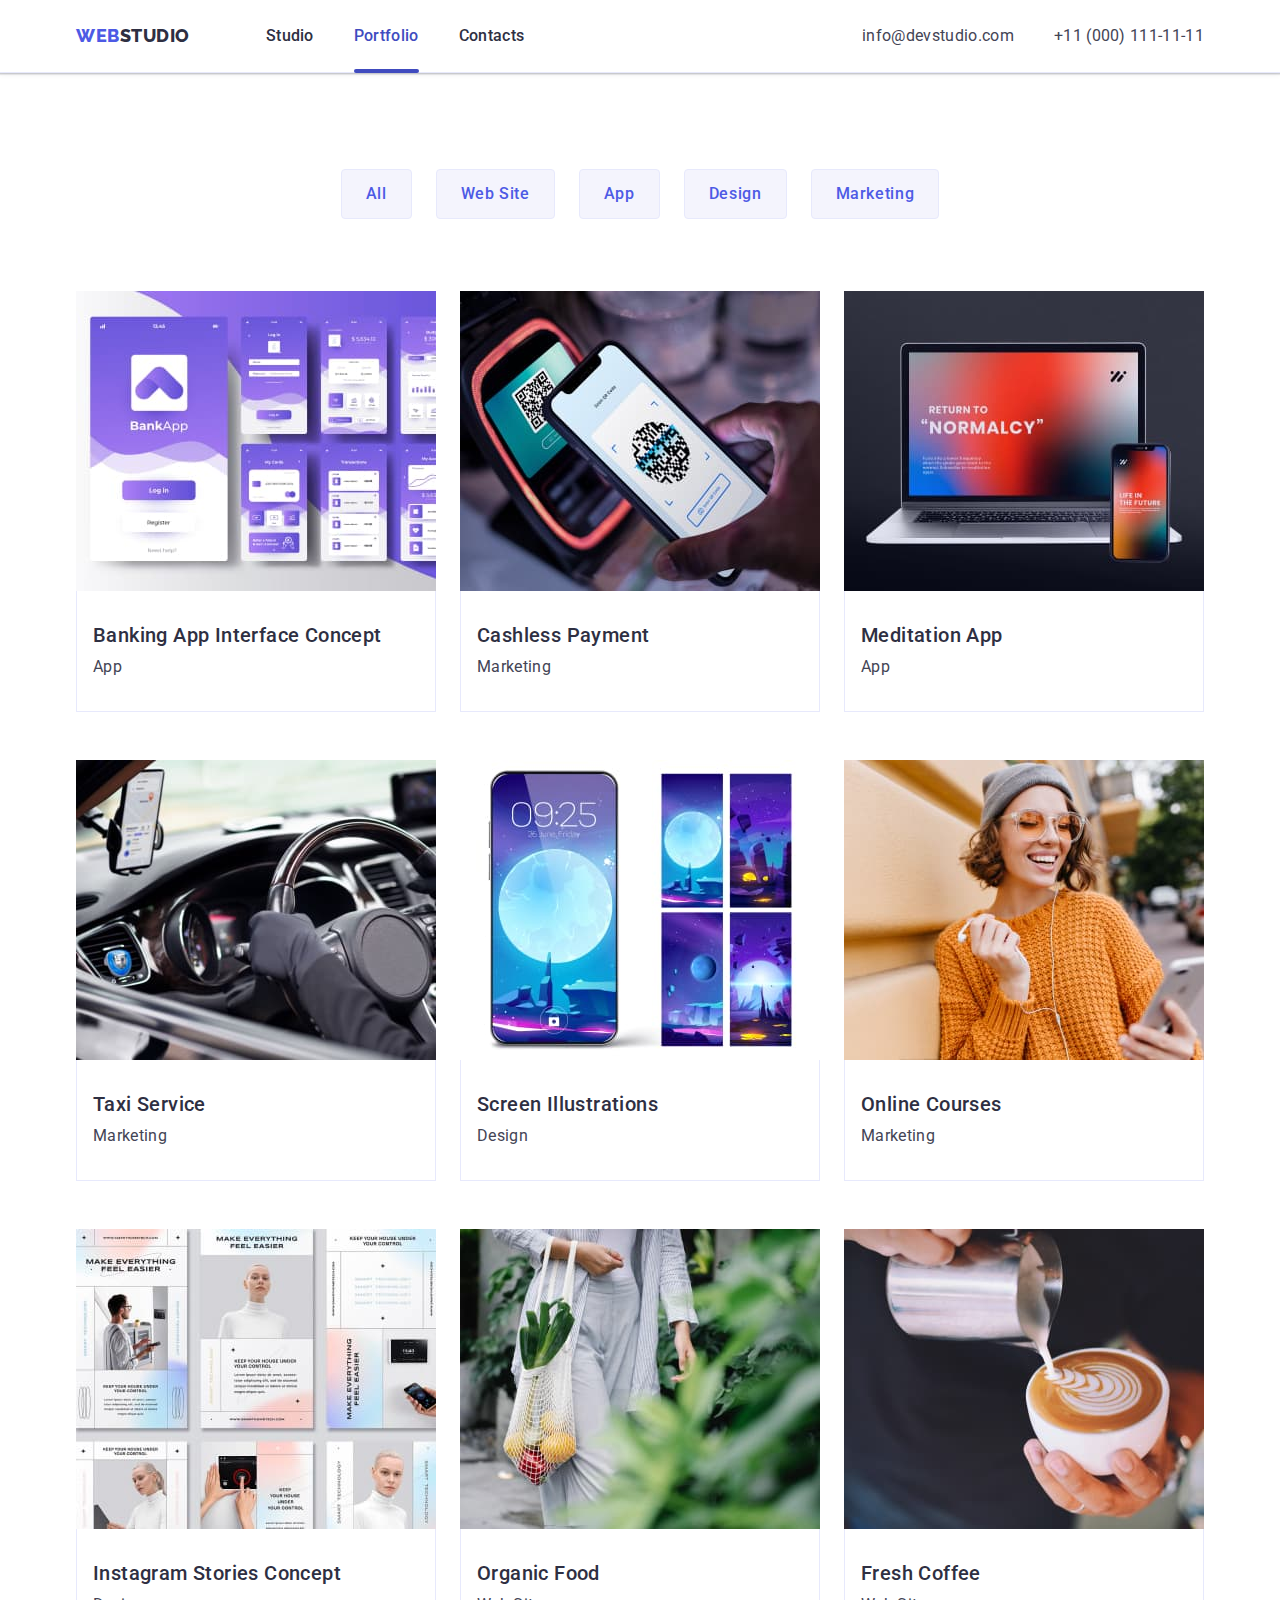
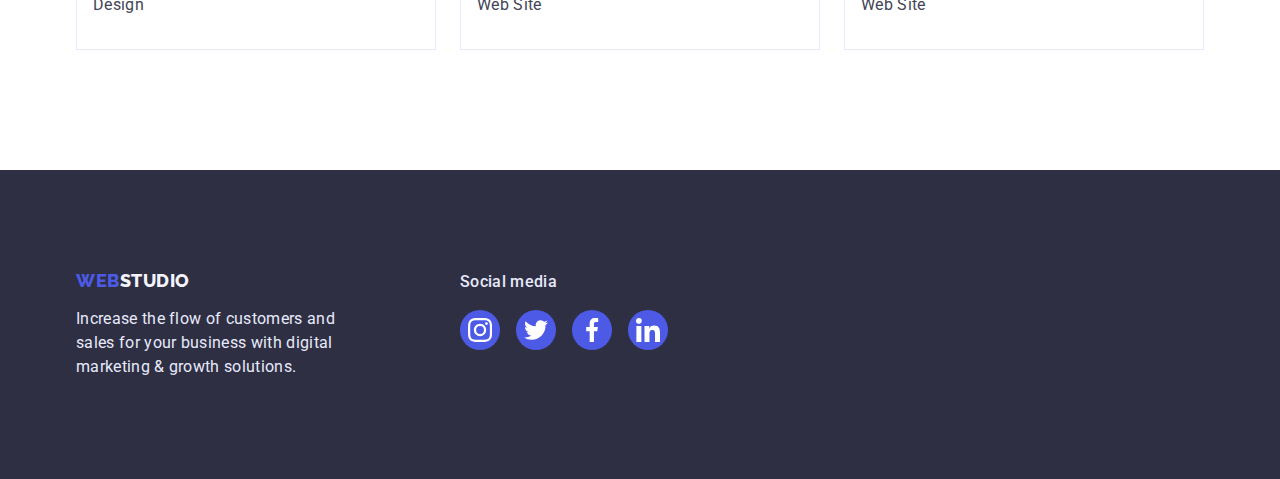
==== portfolio.html @ 597228fa "Initial commit" ====
<!DOCTYPE html>
<html lang="en">
  <head>
    <meta charset="UTF-8" />
    <meta http-equiv="X-UA-Compatible" content="IE=edge" />
    <meta name="viewport" content="width=device-width, initial-scale=1.0" />
    <title>Портфоліо</title>
    <link rel="preconnect" href="https://fonts.googleapis.com" />
    <link rel="preconnect" href="https://fonts.gstatic.com" crossorigin />
    <link
      href="https://fonts.googleapis.com/css2?family=Raleway:wght@800&family=Roboto:wght@400;500;700;900&display=swap"
      rel="stylesheet"
    />
    <link
      rel="stylesheet"
      href="https://cdnjs.cloudflare.com/ajax/libs/modern-normalize/1.1.0/modern-normalize.min.css"
    />
    <link rel="stylesheet" href="./css/styles.css" />
  </head>
  <body>
    <!------------------------------ Шапка ------------------------------->
    <header class="header shadow-port-head">
      <div class="container header-container">
        <nav class="nav">
          <a class="logo link">Web<span class="studio">Studio</span></a>

          <ul class="nav-menu list">
            <li class="nav-item">
              <a class="nav-link link" href="./index.html">Studio</a>
            </li>

            <li class="nav-item">
              <a class="nav-link current link" href="./portfolio.html"
                >Portfolio</a
              >
            </li>
            <li class="nav-item">
              <a class="nav-link link" href="">Contacts</a>
            </li>
          </ul>
        </nav>

        <address class="address">
          <ul class="address-list list">
            <li class="address-items">
              <a class="address-item link" href="mailto:info@devstudio.com"
                >info@devstudio.com</a
              >
            </li>
            <li class="address-items">
              <a class="address-item link" href="tel:+110001111111"
                >+11 (000) 111-11-11</a
              >
            </li>
          </ul>
        </address>
      </div>
    </header>
    <!----------------------------------Головна частина---------------------------------->
    <main>
      <section class="samples section">
        <div class="container">
          <h1 class="visually-hidden">our works</h1>
          <ul class="samples-bar list">
            <li class="samples-bar-list">
              <button type="button" class="bar-btn">All</button>
            </li>
            <li class="samples-bar-list">
              <button type="button" class="bar-btn">Web Site</button>
            </li>
            <li class="samples-bar-list">
              <button type="button" class="bar-btn">App</button>
            </li>
            <li class="samples-bar-list">
              <button type="button" class="bar-btn">Design</button>
            </li>
            <li class="samples-bar-list">
              <button type="button" class="bar-btn">Marketing</button>
            </li>
          </ul>
          <ul class="samples-pic list">
            <li class="samples-list">
              <a class="samples-lists link" href="">
                <div class="samples-tumb">
                  <img src="./images/img-port1.jpg" alt="app" width="360" />
                  <p class="samples-tumba-text">
                    14 Stylish and User-Friendly App Design Concepts · Task
                    Manager App · Calorie Tracker App · Exotic Fruit Ecommerce
                    App · Cloud Storage App
                  </p>
                </div>
                <div class="samples-pic-container">
                  <h2 class="samples-titel">Banking App Interface Concept</h2>
                  <p class="samples-text">App</p>
                </div>
              </a>
            </li>
            <li class="samples-list">
              <a class="samples-lists link" href="">
                <div class="samples-tumb">
                  <img
                    src="./images/img-port2.jpg"
                    alt="phone and pay"
                    width="360"
                  />
                  <p class="samples-tumba-text">
                    14 Stylish and User-Friendly App Design Concepts · Task
                    Manager App · Calorie Tracker App · Exotic Fruit Ecommerce
                    App · Cloud Storage App
                  </p>
                </div>
                <div class="samples-pic-container">
                  <h2 class="samples-titel">Cashless Payment</h2>
                  <p class="samples-text">Marketing</p>
                </div>
              </a>
            </li>
            <li class="samples-list">
              <a class="samples-lists link" href="">
                <div class="samples-tumb">
                  <img
                    src="./images/img-port3.jpg"
                    alt="laptop phone"
                    width="360"
                  />
                  <p class="samples-tumba-text">
                    14 Stylish and User-Friendly App Design Concepts · Task
                    Manager App · Calorie Tracker App · Exotic Fruit Ecommerce
                    App · Cloud Storage App
                  </p>
                </div>
                <div class="samples-pic-container">
                  <h2 class="samples-titel">Meditation App</h2>
                  <p class="samples-text">App</p>
                </div>
              </a>
            </li>
            <li class="samples-list">
              <a class="samples-lists link" href="">
                <div class="samples-tumb">
                  <img
                    src="./images/img-port4.jpg"
                    alt="navigation in the car"
                    width="360"
                  />
                  <p class="samples-tumba-text">
                    14 Stylish and User-Friendly App Design Concepts · Task
                    Manager App · Calorie Tracker App · Exotic Fruit Ecommerce
                    App · Cloud Storage App
                  </p>
                </div>
                <div class="samples-pic-container">
                  <h2 class="samples-titel">Taxi Service</h2>
                  <p class="samples-text">Marketing</p>
                </div>
              </a>
            </li>
            <li class="samples-list">
              <a class="samples-lists link" href="">
                <div class="samples-tumb">
                  <img
                    src="./images/img-port5.jpg"
                    alt="phone illustrations"
                    width="360"
                  />
                  <p class="samples-tumba-text">
                    14 Stylish and User-Friendly App Design Concepts · Task
                    Manager App · Calorie Tracker App · Exotic Fruit Ecommerce
                    App · Cloud Storage App
                  </p>
                </div>
                <div class="samples-pic-container">
                  <h2 class="samples-titel">Screen Illustrations</h2>
                  <p class="samples-text">Design</p>
                </div>
              </a>
            </li>
            <li class="samples-list">
              <a class="samples-lists link" href="">
                <div class="samples-tumb">
                  <img
                    src="./images/img-port6.jpg"
                    alt="smiling girl"
                    width="360"
                  />
                  <p class="samples-tumba-text">
                    14 Stylish and User-Friendly App Design Concepts · Task
                    Manager App · Calorie Tracker App · Exotic Fruit Ecommerce
                    App · Cloud Storage App
                  </p>
                </div>
                <div class="samples-pic-container">
                  <h2 class="samples-titel">Online Courses</h2>
                  <p class="samples-text">Marketing</p>
                </div>
              </a>
            </li>
            <li class="samples-list">
              <a class="samples-lists link" href="">
                <div class="samples-tumb">
                  <img
                    src="./images/img-port7.jpg"
                    alt="story layout"
                    width="360"
                  />
                  <p class="samples-tumba-text">
                    14 Stylish and User-Friendly App Design Concepts · Task
                    Manager App · Calorie Tracker App · Exotic Fruit Ecommerce
                    App · Cloud Storage App
                  </p>
                </div>
                <div class="samples-pic-container">
                  <h2 class="samples-titel">Instagram Stories Concept</h2>
                  <p class="samples-text">Design</p>
                </div>
              </a>
            </li>
            <li class="samples-list">
              <a class="samples-lists link" href="">
                <div class="samples-tumb">
                  <img
                    src="./images/img-port8.jpg"
                    alt="woman with vegetables"
                    width="360"
                  />
                  <p class="samples-tumba-text">
                    14 Stylish and User-Friendly App Design Concepts · Task
                    Manager App · Calorie Tracker App · Exotic Fruit Ecommerce
                    App · Cloud Storage App
                  </p>
                </div>
                <div class="samples-pic-container">
                  <h2 class="samples-titel">Organic Food</h2>
                  <p class="samples-text">Web Site</p>
                </div>
              </a>
            </li>
            <li class="samples-list">
              <a class="samples-lists link" href="">
                <div class="samples-tumb">
                  <img
                    src="./images/img-port9.jpg"
                    alt="makes a cappuccino"
                    width="360"
                  />
                  <p class="samples-tumba-text">
                    14 Stylish and User-Friendly App Design Concepts · Task
                    Manager App · Calorie Tracker App · Exotic Fruit Ecommerce
                    App · Cloud Storage App
                  </p>
                </div>
                <div class="samples-pic-container">
                  <h2 class="samples-titel">Fresh Coffee</h2>
                  <p class="samples-text">Web Site</p>
                </div>
              </a>
            </li>
          </ul>
        </div>
      </section>
    </main>
    <!----------------------------Підвал-------------------------------->
    <footer class="footer">
      <div class="container footer-container">
        <div class="footer-logo-container">
          <a class="footer-logo link"
            >Web<span class="footer-studio">Studio</span></a
          >
          <p class="footer-text">
            Increase the flow of customers and sales for your business with
            digital marketing & growth solutions.
          </p>
        </div>
        <div class="footer-soc-container">
          <h2 class="footer-soc-titel">Social media</h2>
          <ul class="footer-soc-list list">
            <li class="footer-soc-item">
              <a class="footer-soc-link" href="">
                <svg width="24" height="24" class="footer-soc-icon">
                  <use href="./images/icons2.svg#icon-instagram"></use>
                </svg>
              </a>
            </li>
            <li class="footer-soc-item">
              <a class="footer-soc-link" href="">
                <svg width="24" height="24" class="footer-soc-icon">
                  <use href="./images/icons2.svg#icon-twitter"></use>
                </svg>
              </a>
            </li>
            <li class="footer-soc-item">
              <a class="footer-soc-link" href="">
                <svg width="24" height="24" class="footer-soc-icon">
                  <use href="./images/icons2.svg#icon-facebook"></use>
                </svg>
              </a>
            </li>
            <li class="footer-soc-item">
              <a class="footer-soc-link" href="">
                <svg width="24" height="24" class="footer-soc-icon">
                  <use href="./images/icons2.svg#icon-linkedin"></use>
                </svg>
              </a>
            </li>
          </ul>
        </div>
      </div>
    </footer>
  </body>
</html>
---- css/styles.css ----
:root {
  --background-body-color: #ffffff;
  --primary-text-color: #434455;
  --titel-text-color: #2e2f42;
  --button-text-color: #4d5ae5;
  --button-hover-background: #404bbf;
  --second-background-color: #f4f4fd;
  --footer-text-color: #e7e9fc;
  --custom-color: #8e8f99;
  --bg-gradient: linear-gradient(rgba(46, 47, 66, 0.7), rgba(46, 47, 66, 0.7));
  --modal-bg: #fcfcfc;
}

.list {
  list-style: none;
  margin: 0;
}

p,
h1,
h2,
h3,
h4,
h5,
h6 {
  margin: 0;
}
ul {
  padding-left: 0;
  margin: 0;
}

button {
  cursor: pointer;
}

address {
  font-style: normal;
}

img {
  display: block;
  max-width: 100%;
  height: auto;
}

.visually-hidden {
  position: absolute;
  width: 1px;
  height: 1px;
  margin: -1px;
  border: 0;
  padding: 0;
  white-space: nowrap;
  clip-path: inset(100%);
  clip: rect(0 0 0 0);
  overflow: hidden;
}

/* --------------Тіло сторінки ------------------*/

body {
  margin: 0;
  color: var(--primary-text-color);
  font-family: 'Roboto', sans-serif;
  font-size: 16px;
  line-height: 1.5;
}

.container {
  width: 1158px;
  padding-left: 15px;
  padding-right: 15px;
  margin: 0 auto;
  /* outline: 2px solid tomato; */
  /* background-color: aqua; */
}

.shadow-port-head {
  box-shadow: 0px 2px 1px rgba(46, 47, 66, 0.08),
    0px 1px 1px rgba(46, 47, 66, 0.16), 0px 1px 6px rgba(46, 47, 66, 0.08);
}

.header {
  padding-top: 24px;
  padding-bottom: 24px;
  border-bottom-width: 1px;
  border-bottom-style: solid;
  border-bottom-color: #e7e9fc;
}

.section {
  padding: 120px 0;
}

/*-------------------Логотип--------------------- */

.link {
  text-decoration: none;
}

.logo {
  margin-right: 76px;
  text-transform: uppercase;
  font-family: 'Raleway', sans-serif;
  color: var(--button-text-color);
  font-weight: 800;
  font-size: 18px;
  line-height: 1.17;
  letter-spacing: 0.03em;
}

.studio {
  color: var(--titel-text-color);
}

/*---------------------- Навігація------------------ */
.nav-menu {
  display: flex;
  gap: 40px;
}

.nav {
  display: flex;
  align-items: center;
  margin-right: auto;
}

.header-container {
  display: flex;
  margin-right: auto;
}

.nav-link.current {
  color: var(--button-hover-background);
}

.nav-link:hover,
.nav-link:focus {
  color: var(--button-hover-background);
}

.nav-link {
  display: block;
  position: relative;
  text-decoration: none;
  font-weight: 500;
  letter-spacing: 0.02em;
  line-height: 1.5;
  color: var(--titel-text-color);
  transition-property: color;
  transition-duration: 250ms;
  transition-timing-function: cubic-bezier(0.4, 0, 0.2, 1);
}

.nav-link::after {
  content: '';
  opacity: 0;
  display: block;
  position: absolute;
  bottom: -25px;
  left: 0;
  height: 4px;
  width: 100%;
  background-color: var(--button-hover-background);
  border-radius: 2px;
  transition-property: opacity;
  transition-duration: 250ms;
  transition-timing-function: cubic-bezier(0.4, 0, 0.2, 1);
}

.nav-link:hover::after,
.nav-link:focus::after,
.nav-link.current::after {
  opacity: 1;
}
/*------------------------Адрес ------------------*/

.address-list .address-item:hover,
.address-list .address-item:focus {
  color: var(--button-hover-background);
}

.address-item {
  color: var(--primary-text-color);
  letter-spacing: 0.02em;
  transition-property: color;
  transition-duration: 250ms;
  transition-timing-function: cubic-bezier(0.4, 0, 0.2, 1);
}

.address-list {
  display: flex;
  gap: 40px;
}

/* ------------------Головна частина--------------- */

.title {
  font-weight: 700;
  font-size: 36px;
  line-height: 1.11;
  text-align: center;
  text-transform: capitalize;
  letter-spacing: 0.02em;
  color: var(--titel-text-color);
}
/* -----------------------Герой --------------------------*/
.hero {
  max-width: 1440px;
  padding: 188px 0;
  margin: 0 auto;
  text-align: center;
}

.hero-wrap {
  background-color: var(--titel-text-color);
  background-image: var(--bg-gradient), url(../images/bg-img.jpg);
  background-repeat: no-repeat;
  background-position: center;
  background-size: cover;
}

.hero-title {
  width: 496px;
  margin: 0 auto;
  margin-bottom: 48px;
  color: var(--background-body-color);
  font-weight: 700;
  font-size: 56px;
  line-height: 1.07;
  letter-spacing: 0.02em;
  text-align: center;
}

.hero-button:focus,
.hero-button:hover {
  color: var(--background-body-color);
  font-weight: 500;
  font-size: 16px;
  line-height: 1.5;
  letter-spacing: 0.04em;
  background: var(--button-hover-background);
}

.hero-button {
  text-align: center;
  /* min-width: 169px; */
  border-radius: 4px;
  border: 0;
  padding: 16px 32px;
  font-family: 'Roboto', sans-serif;
  color: var(--background-body-color);
  font-weight: 500;
  font-size: 16px;
  line-height: 1.5;
  letter-spacing: 0.04em;
  background-color: var(--button-text-color);
  box-shadow: 0px 4px 4px rgba(0, 0, 0, 0.15);
  transition-property: background-color;
  transition-duration: 250ms;
  transition-timing-function: cubic-bezier(0.4, 0, 0.2, 1);
}

/*-------------------- Рішення--------------------- */

.solutions-text-title {
  margin-bottom: 8px;
  font-weight: 500;
  font-size: 20px;
  line-height: 1.2;
  letter-spacing: 0.02em;
  color: var(--titel-text-color);
}

.solutions-text {
  letter-spacing: 0.02em;
  line-height: 1.5;
}

.solutions-text-list {
  display: flex;
}

.solutions-text-item {
  width: calc((100% - 72px) / 4);
  margin-right: 24px;
}

.solutions-text-item::before {
  content: '';
  display: block;
  height: 112px;
  background-color: var(--second-background-color);
  border-radius: 4px;
  background-size: 64px 64px;
  background-repeat: no-repeat;
  background-position: center;
  margin-bottom: 8px;
  /* outline: 1px solid red; */
}

.icon-anten::before {
  background-image: url(../images/antenna.svg);
}

.icon-clock::before {
  background-image: url(../images/clock.svg);
}

.icon-diagram::before {
  background-image: url(../images/diagram.svg);
}

.icon-astronaut::before {
  background-image: url(../images/astronaut.svg);
}

.solutions-text-item:nth-child(4n) {
  margin-right: 0;
}

/* ----------------Приклади робіт ----------------------*/
.section.example {
  padding-top: 0;
}

.title-container {
  margin-bottom: 72px;
}

.example-item {
  width: calc((100% - 48px) / 3);
  margin-right: 24px;
}

.example-item:nth-child(3n) {
  margin-right: 0;
}

.example-list {
  display: flex;
}
/* ------------------- Команда ------------------------------*/

.team {
  background: var(--second-background-color);
}

.container-team-card {
  padding: 32px 0;
}

.team-name {
  text-align: center;
  margin-bottom: 8px;
  font-weight: 500;
  font-size: 20px;
  line-height: 1.2;
  letter-spacing: 0.02em;
  color: var(--titel-text-color);
}
.team-text {
  text-align: center;
  letter-spacing: 0.02em;
  margin-bottom: 8px;
}

.team-card {
  background-color: var(--background-body-color);
  width: calc((100% - 72px) / 4);
  margin-right: 24px;
  box-shadow: 0px 1px 6px rgba(46, 47, 66, 0.08),
    0px 1px 1px rgba(46, 47, 66, 0.16), 0px 2px 1px rgba(46, 47, 66, 0.08);
  border-radius: 0px 0px 4px 4px;
}

.team-card:nth-child(4n) {
  margin-right: 0;
}

.team-list {
  display: flex;
}

.team-soc-list {
  display: flex;
  justify-content: center;
  gap: 24px;
}

.team-soc-item {
  width: 40px;
  height: 40px;
}

.team-soc-link {
  width: 100%;
  height: 100%;
  border-radius: 50%;
  background-color: var(--button-text-color);
  display: flex;
  align-items: center;
  justify-content: center;

  transition-property: background-color;
  transition-duration: 250ms;
  transition-timing-function: cubic-bezier(0.4, 0, 0.2, 1);
}

.team-soc-icon {
  fill: #ffffff;
}

.team-soc-link:hover,
.team-soc-link:focus {
  background-color: var(--button-hover-background);
}

/* ----------------------Клієнти------------------------ */
.title-customers {
  margin-bottom: 72px;
}
.customers-list {
  display: flex;
  justify-content: center;
}

.customers-list-item {
  width: calc((100% - 120px) / 6);
  margin-right: 24px;
}

.customers-list-item:nth-child(6n) {
  margin-right: 0;
}

.customers-link {
  display: flex;
  border: 1px solid var(--custom-color);
  height: 88px;
  border-radius: 4px;
  align-items: center;
  justify-content: center;
  padding: 16px 32px;
  color: var(--custom-color);
  transition-property: border, color;
  transition-duration: 250ms;
  transition-timing-function: cubic-bezier(0.4, 0, 0.2, 1);
}

.customers-icon {
  fill: currentColor;
}
.customers-link:focus,
.customers-link:hover {
  border: 1px solid var(--button-hover-background);
  color: var(--button-hover-background);
}

/* ---приклад альтернативний--- */

/* .customers-link:hover {
  border: 1px solid var(--button-hover-background);
}

.customers-link:hover .customers-icon {
  fill: #404bbf;
} */

/* ------------------------Підвал--------------------------- */

.footer {
  background: var(--titel-text-color);
  padding: 100px 0;
}

.footer-logo {
  text-decoration: none;
  text-transform: uppercase;
}

.footer-logo {
  display: inline-block;
  font-family: 'Raleway', sans-serif;
  font-weight: 800;
  font-size: 18px;
  line-height: 1.17;
  letter-spacing: 0.03em;
  margin-bottom: 16px;
  color: var(--button-text-color);
}

.footer-studio {
  color: var(--second-background-color);
}

.footer-text {
  color: var(--footer-text-color);
  letter-spacing: 0.02em;
}

.footer-container {
  display: flex;
}

.footer-logo-container {
  margin-right: 120px;
  width: 264px;
  /* outline: 1px solid red; */
}

.footer-soc-container {
  width: 208px;
  /* outline: 1px solid red; */
}

.footer-soc-titel {
  color: var(--footer-text-color);
  font-weight: 500;
  font-size: 16px;
  line-height: 1.5;
  letter-spacing: 0.02em;
  margin-bottom: 16px;
}

.footer-soc-list {
  display: flex;
  justify-content: center;
  gap: 16px;
}

.footer-soc-item {
  width: 40px;
  height: 40px;
}

.footer-soc-link {
  width: 100%;
  height: 100%;
  border-radius: 50%;
  background-color: var(--button-text-color);
  display: flex;
  align-items: center;
  justify-content: center;
  transition-property: background-color;
  transition-duration: 250ms;
  transition-timing-function: cubic-bezier(0.4, 0, 0.2, 1);
}

.footer-soc-icon {
  fill: #ffffff;
}

.footer-soc-link:hover,
.footer-soc-link:focus {
  background-color: #31d0aa;
}

/*-------------------- Портфоліо --------------------*/

.section.samples {
  padding-top: 96px;
}
.samples-bar {
  display: flex;
  margin-bottom: 72px;
  justify-content: center;
  gap: 24px;
}

.samples-pic {
  display: flex;
  flex-wrap: wrap;
}

.samples-list {
  width: calc((100% - 48px) / 3);
  margin-right: 24px;
  margin-bottom: 48px;
}

.samples-lists {
  display: block;
  transition-property: box-shadow;
  transition-duration: 250ms;
  transition-timing-function: cubic-bezier(0.4, 0, 0.2, 1);
}

.samples-list:nth-child(3n) {
  margin-right: 0;
}

.samples-list:nth-last-child(-n + 3) {
  margin-bottom: 0;
}
.samples-lists:focus,
.samples-lists:hover {
  box-shadow: 0px 1px 6px rgba(46, 47, 66, 0.08),
    0px 1px 1px rgba(46, 47, 66, 0.16), 0px 2px 1px rgba(46, 47, 66, 0.08);
}

.samples-pic-container {
  border-left-width: 1px;
  border-left-style: solid;
  border-left-color: #e7e9fc;
  border-bottom-width: 1px;
  border-bottom-style: solid;
  border-bottom-color: #e7e9fc;
  border-right-width: 1px;
  border-right-style: solid;
  border-right-color: #e7e9fc;
  padding: 32px 16px;
}
.bar-btn {
  border: 1px solid #e7e9fc;
  border-radius: 4px;
  padding: 12px 24px;
  font-family: 'Roboto', sans-serif;
  color: var(--button-text-color);
  font-weight: 500;
  font-size: 16px;
  line-height: 1.5;
  letter-spacing: 0.04em;
  background: var(--second-background-color);
  transition-property: background, color, box-shadow, border-color;
  transition-duration: 250ms;
  transition-timing-function: cubic-bezier(0.4, 0, 0.2, 1);
}

.bar-btn:focus,
.bar-btn:hover {
  background: var(--button-hover-background);
  color: var(--background-body-color);
  box-shadow: 0px 3px 1px rgba(0, 0, 0, 0.1), 0px 2px 1px rgba(0, 0, 0, 0.08),
    0px 2px 2px rgba(0, 0, 0, 0.12);
  border-color: var(--button-hover-background);
}

.samples-lists:hover .samples-tumba-text,
.samples-lists:focus .samples-tumba-text {
  transform: translateY(0);
}
/* .samples-list:focus .samples-tumba-text {
  transform: translateY(0);
} */

.samples-tumba-text {
  position: absolute;
  top: 0;
  transform: translateY(100%);
  transition: transform 250ms;
  transition-property: transform;
  transition-duration: 250ms;
  transition-timing-function: cubic-bezier(0.4, 0, 0.2, 1);
  padding: 40px 32px;
  font-family: 'Roboto', sans-serif;
  font-size: 16px;
  line-height: 1.5;
  color: var(--second-background-color);
  background-color: var(--button-text-color);
  letter-spacing: 0.02em;
  height: 100%;
}

.samples-tumb {
  position: relative;
  overflow: hidden;
}

.samples-titel {
  font-weight: 500;
  font-size: 20px;
  margin-bottom: 8px;
  line-height: 1.2;
  letter-spacing: 0.02em;
  color: var(--titel-text-color);
}

.samples-text {
  letter-spacing: 0.02em;
  color: var(--primary-text-color);
}

/* ---------------Модальне вікно------------------ */

.backdrop {
  position: fixed;
  top: 0;
  left: 0;
  width: 100%;
  height: 100%;
  background-color: rgba(46, 47, 66, 0.4);
  transition: opacity 250ms linear, visibility 250ms linear;
}

.modal {
  position: absolute;
  min-width: 408px;
  min-height: 576px;
  padding: 24px;
  top: 50%;
  left: 50%;
  background: var(--modal-bg);
  box-shadow: 0px 1px 1px rgba(0, 0, 0, 0.14), 0px 1px 3px rgba(0, 0, 0, 0.12),
    0px 2px 1px rgba(0, 0, 0, 0.2);
  border-radius: 4px;
  transform: translate(-50%, -50%) scaleY(1);
  transition: transform 250ms linear;
}

.backdrop.is-hidden .modal {
  transform: translate(-50%, -50%) scaleY(2);
}

.modal-close {
  display: flex;
  position: absolute;
  top: 24px;
  right: 24px;
  justify-content: center;
  align-items: center;
  padding: 0;
  width: 24px;
  height: 24px;
  border-radius: 50%;
  background: var(--footer-text-color);
  border: 1px solid rgba(0, 0, 0, 0.1);
  color: var(--titel-text-color);
  transition-property: background, color;
  transition-duration: 250ms;
  transition-timing-function: cubic-bezier(0.4, 0, 0.2, 1);
}

.close-icon {
  fill: currentColor;
}

.modal-close:hover,
.modal-close:focus {
  background: var(--button-hover-background);
  color: var(--background-body-color);
}

.is-hidden {
  opacity: 0;
  visibility: hidden;
  pointer-events: none;
}

.no-scroll {
  overflow: hidden;
}
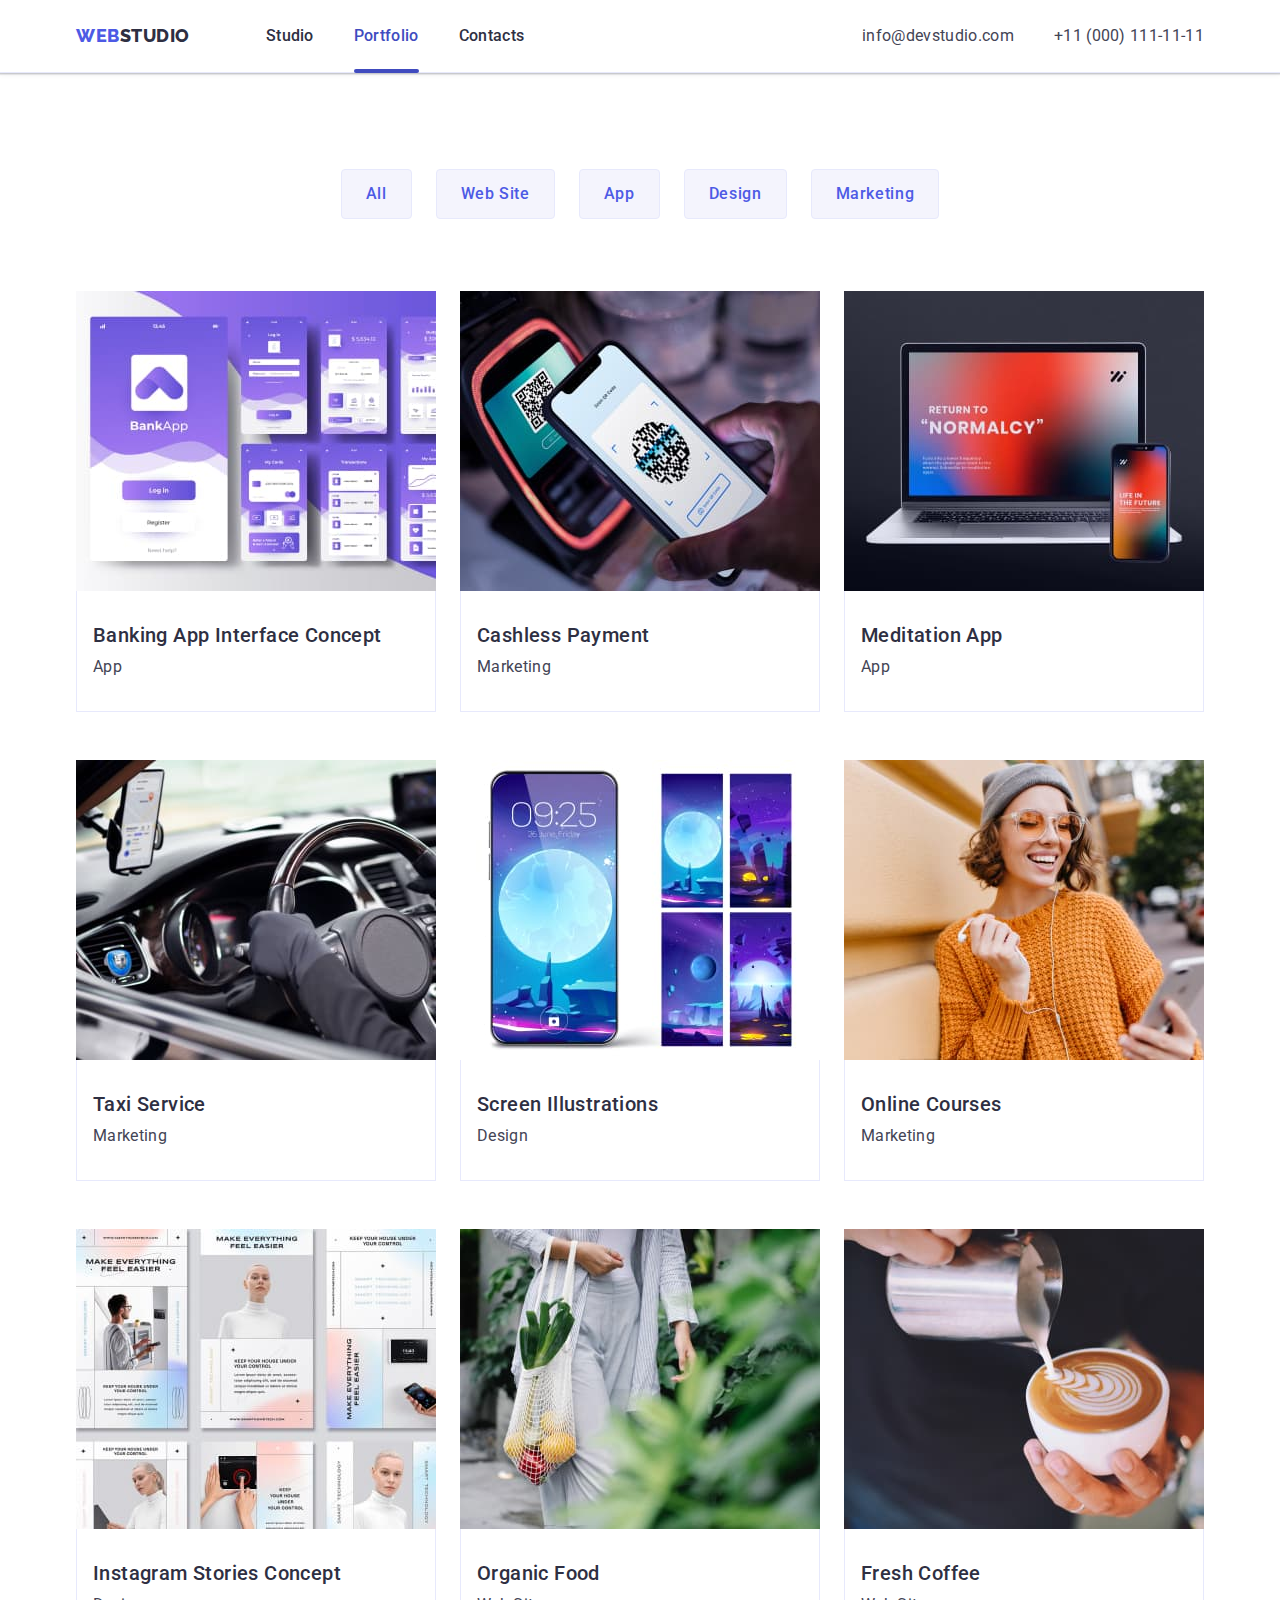
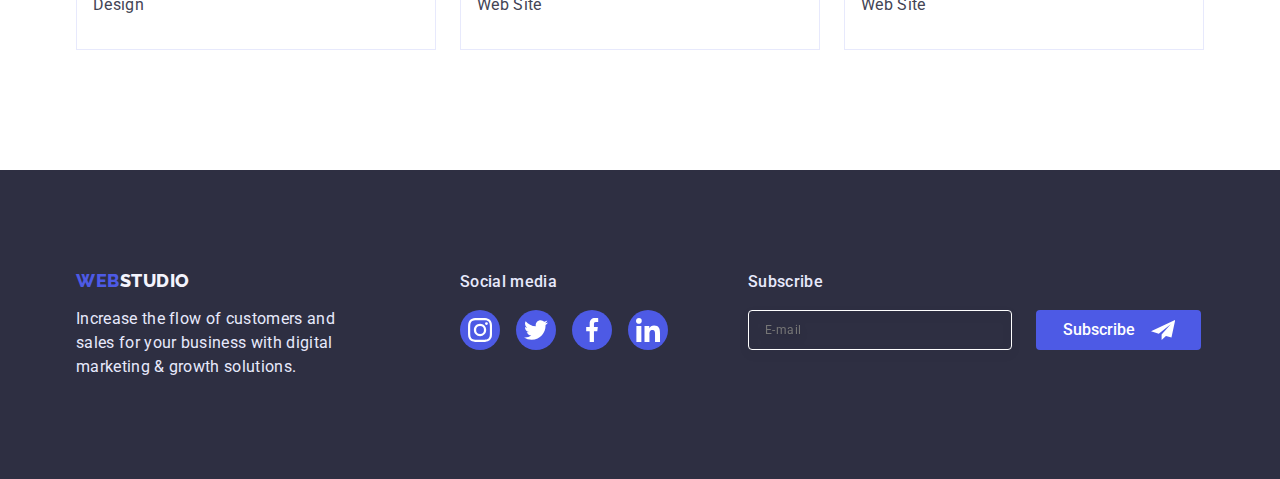
==== commit 092a8825: "6.3" ====
--- a/portfolio.html
+++ b/portfolio.html
@@ -304,6 +304,25 @@
             </li>
           </ul>
         </div>
+
+        <div class="footer-form-container">
+          <h2 class="footer-soc-titel">Subscribe</h2>
+          <form class="footer-form">
+            <input
+              type="email"
+              name="email"
+              placeholder="E-mail"
+              class="footer-input"
+              required
+            />
+            <button type="submit" class="subscribe-button">
+              Subscribe
+              <svg width="24" height="24" class="subscribe-icon">
+                <use href="./images/icons2.svg#icon-send"></use>
+              </svg>
+            </button>
+          </form>
+        </div>
       </div>
     </footer>
   </body>
--- a/css/styles.css
+++ b/css/styles.css
@@ -468,95 +468,6 @@
   fill: #404bbf;
 } */
 
-/* ------------------------Підвал--------------------------- */
-
-.footer {
-  background: var(--titel-text-color);
-  padding: 100px 0;
-}
-
-.footer-logo {
-  text-decoration: none;
-  text-transform: uppercase;
-}
-
-.footer-logo {
-  display: inline-block;
-  font-family: 'Raleway', sans-serif;
-  font-weight: 800;
-  font-size: 18px;
-  line-height: 1.17;
-  letter-spacing: 0.03em;
-  margin-bottom: 16px;
-  color: var(--button-text-color);
-}
-
-.footer-studio {
-  color: var(--second-background-color);
-}
-
-.footer-text {
-  color: var(--footer-text-color);
-  letter-spacing: 0.02em;
-}
-
-.footer-container {
-  display: flex;
-}
-
-.footer-logo-container {
-  margin-right: 120px;
-  width: 264px;
-  /* outline: 1px solid red; */
-}
-
-.footer-soc-container {
-  width: 208px;
-  /* outline: 1px solid red; */
-}
-
-.footer-soc-titel {
-  color: var(--footer-text-color);
-  font-weight: 500;
-  font-size: 16px;
-  line-height: 1.5;
-  letter-spacing: 0.02em;
-  margin-bottom: 16px;
-}
-
-.footer-soc-list {
-  display: flex;
-  justify-content: center;
-  gap: 16px;
-}
-
-.footer-soc-item {
-  width: 40px;
-  height: 40px;
-}
-
-.footer-soc-link {
-  width: 100%;
-  height: 100%;
-  border-radius: 50%;
-  background-color: var(--button-text-color);
-  display: flex;
-  align-items: center;
-  justify-content: center;
-  transition-property: background-color;
-  transition-duration: 250ms;
-  transition-timing-function: cubic-bezier(0.4, 0, 0.2, 1);
-}
-
-.footer-soc-icon {
-  fill: #ffffff;
-}
-
-.footer-soc-link:hover,
-.footer-soc-link:focus {
-  background-color: #31d0aa;
-}
-
 /*-------------------- Портфоліо --------------------*/
 
 .section.samples {
@@ -682,7 +593,153 @@
   color: var(--primary-text-color);
 }
 
-/* ---------------Модальне вікно------------------ */
+/* ------------------------Підвал--------------------------- */
+
+.footer {
+  background: var(--titel-text-color);
+  padding: 100px 0;
+}
+
+.footer-logo {
+  text-decoration: none;
+  text-transform: uppercase;
+}
+
+.footer-logo {
+  display: inline-block;
+  font-family: 'Raleway', sans-serif;
+  font-weight: 800;
+  font-size: 18px;
+  line-height: 1.17;
+  letter-spacing: 0.03em;
+  margin-bottom: 16px;
+  color: var(--button-text-color);
+}
+
+.footer-studio {
+  color: var(--second-background-color);
+}
+
+.footer-text {
+  color: var(--footer-text-color);
+  letter-spacing: 0.02em;
+}
+
+.footer-container {
+  display: flex;
+}
+
+.footer-logo-container {
+  margin-right: 120px;
+  width: 264px;
+  /* outline: 1px solid red; */
+}
+
+.footer-soc-container {
+  margin-right: 80px;
+  width: 208px;
+
+  /* outline: 1px solid red; */
+}
+
+.footer-soc-titel {
+  color: var(--footer-text-color);
+  font-weight: 500;
+  font-size: 16px;
+  line-height: 1.5;
+  letter-spacing: 0.02em;
+  margin-bottom: 16px;
+}
+
+.footer-soc-list {
+  display: flex;
+  justify-content: center;
+  gap: 16px;
+}
+
+.footer-soc-item {
+  width: 40px;
+  height: 40px;
+}
+
+.footer-soc-link {
+  width: 100%;
+  height: 100%;
+  border-radius: 50%;
+  background-color: var(--button-text-color);
+  display: flex;
+  align-items: center;
+  justify-content: center;
+  transition-property: background-color;
+  transition-duration: 250ms;
+  transition-timing-function: cubic-bezier(0.4, 0, 0.2, 1);
+}
+
+.footer-soc-icon {
+  fill: #ffffff;
+}
+
+.footer-soc-link:hover,
+.footer-soc-link:focus {
+  background-color: #31d0aa;
+}
+
+.footer-form-container {
+  width: 453px;
+  /* outline: 1px solid red; */
+}
+
+.footer-form {
+  display: flex;
+  justify-content: center;
+  gap: 24px;
+}
+
+.footer-input {
+  font-size: 12px;
+  line-height: 2;
+  display: flex;
+  align-items: center;
+  letter-spacing: 0.04em;
+  color: var(--color-white);
+  padding: 8px 16px;
+  width: 264px;
+  height: 40px;
+  border: 1px solid var(--background-body-color);
+  filter: drop-shadow(0px 4px 4px rgba(0, 0, 0, 0.15));
+  border-radius: 4px;
+  background-color: transparent;
+}
+
+.subscribe-button {
+  display: flex;
+  justify-content: center;
+  align-items: center;
+  gap: 16px;
+  padding: 8px 24px;
+  width: 165px;
+  height: 40px;
+  font-weight: 500;
+  line-height: 1.5;
+  background-color: var(--button-text-color);
+  color: var(--background-body-color);
+  fill: var(--background-body-color);
+  border-color: transparent;
+  border-radius: 4px;
+  transition-property: background-color, color;
+  transition-duration: 250ms;
+  transition-timing-function: cubic-bezier(0.4, 0, 0.2, 1);
+}
+
+.subscribe-button:hover,
+.subscribe-button:focus {
+  color: var(--background-body-color);
+  font-weight: 500;
+  line-height: 1.5;
+  background: var(--button-hover-background);
+}
+
+/* --------------------Модальне вікно---------------------- */
 
 .backdrop {
   position: fixed;
@@ -698,7 +755,7 @@
   position: absolute;
   min-width: 408px;
   min-height: 576px;
-  padding: 24px;
+  padding: 72px 24px 24px 24px;
   top: 50%;
   left: 50%;
   background: var(--modal-bg);
@@ -751,3 +808,184 @@
 .no-scroll {
   overflow: hidden;
 }
+
+/* -------------------Форма Модалки----------------------- */
+
+.modal-titel {
+  color: var(--titel-text-color);
+  font-weight: 500;
+  font-size: 16px;
+  text-align: center;
+  line-height: 1.5;
+  letter-spacing: 0.02em;
+  margin-bottom: 16px;
+}
+
+.modal-input {
+  font-family: 'Roboto', sans-serif;
+  font-style: normal;
+  font-weight: 400;
+  font-size: 12px;
+  line-height: 1.16;
+  color: var(--primary-text-color);
+  display: block;
+  width: 100%;
+  height: 40px;
+  border: 1px solid rgba(46, 47, 66, 0.4);
+  background-color: transparent;
+  border-radius: 4px;
+  padding-left: 38px;
+  padding-top: 11px;
+  padding-bottom: 11px;
+  outline: transparent;
+  transition-property: border-color;
+  transition-duration: 250ms;
+  transition-timing-function: cubic-bezier(0.4, 0, 0.2, 1);
+}
+.modal-input:focus {
+  border-color: var(--button-text-color);
+}
+
+.modal-input:focus + .modal-input-icon {
+  fill: var(--button-text-color);
+  transition-property: fill;
+  transition-duration: 250ms;
+  transition-timing-function: cubic-bezier(0.4, 0, 0.2, 1);
+}
+
+.modal-label-text {
+  display: inline-block;
+  margin-bottom: 4px;
+  font-size: 12px;
+  line-height: 1.2;
+  letter-spacing: 0.01em;
+  color: var(--custom-color);
+}
+
+.modal-field {
+  display: block;
+  position: relative;
+  margin-bottom: 8px;
+}
+
+.modal-input-icon {
+  position: absolute;
+  top: 50%;
+  left: 19px;
+  transform: translateY(50%);
+  fill: var(--titel-text-color);
+}
+
+.textarea-wrap {
+  margin-bottom: 16px;
+}
+
+.modal-textarea {
+  font-family: 'Roboto', sans-serif;
+  font-style: normal;
+  font-weight: 400;
+  font-size: 12px;
+  line-height: 1.16;
+  color: var(--primary-text-color);
+  width: 100%;
+  height: 120px;
+  border: 1px solid rgba(46, 47, 66, 0.4);
+  background-color: transparent;
+  border-radius: 4px;
+  resize: none;
+  padding: 8px 16px;
+  letter-spacing: 0.04em;
+  outline: transparent;
+}
+
+.modal-textarea::placeholder {
+  color: rgba(46, 47, 66, 0.4);
+  font-family: 'Roboto', sans-serif;
+  font-style: normal;
+  font-weight: 400;
+  font-size: 12px;
+  line-height: 1.16;
+}
+
+.modal-textarea:focus {
+  border: 1px solid var(--button-text-color);
+}
+
+/* -----------------------Чекбокс----------------------- */
+.modal-check-wrap {
+  display: flex;
+  margin-bottom: 24px;
+}
+.check-text {
+  display: flex;
+  gap: 8px;
+  font-size: 12px;
+  line-height: 1.2;
+  letter-spacing: 0.04em;
+  color: var(--custom-color);
+  align-items: center;
+}
+
+.modal-link {
+  color: var(--button-text-color);
+  font-family: 'Roboto', sans-serif;
+  text-decoration-line: underline;
+  font-style: normal;
+  font-weight: 400;
+  font-size: 12px;
+  line-height: 1.33;
+  letter-spacing: 0.04em;
+  align-items: center;
+}
+
+.check-text::before {
+  content: '';
+  width: 16px;
+  height: 16px;
+  border: 1px solid rgba(46, 47, 66, 0.4);
+  border-radius: 2px;
+  display: block;
+}
+
+.madal-check:checked + .check-text::before {
+  background-color: var(--button-hover-background);
+  border: none;
+  background-image: url(../images/check.svg);
+  background-repeat: no-repeat;
+  background-position: center;
+  transition-property: background-color;
+  transition-duration: 250ms;
+  transition-timing-function: cubic-bezier(0.4, 0, 0.2, 1);
+}
+
+/* -----------------------Modal-Submit-------------------------- */
+
+.button-submit {
+  display: block;
+  margin: 0 auto;
+  width: 169px;
+  border-radius: 4px;
+  border: 0;
+  padding: 16px 32px;
+  font-family: 'Roboto', sans-serif;
+  color: var(--background-body-color);
+  font-weight: 500;
+  font-size: 16px;
+  line-height: 1.5;
+  letter-spacing: 0.04em;
+  background-color: var(--button-text-color);
+  box-shadow: 0px 4px 4px rgba(0, 0, 0, 0.15);
+  transition-property: background-color;
+  transition-duration: 250ms;
+  transition-timing-function: cubic-bezier(0.4, 0, 0.2, 1);
+}
+
+.button-submit:focus,
+.button-submit:hover {
+  color: var(--background-body-color);
+  font-weight: 500;
+  font-size: 16px;
+  line-height: 1.5;
+  letter-spacing: 0.04em;
+  background: var(--button-hover-background);
+}
